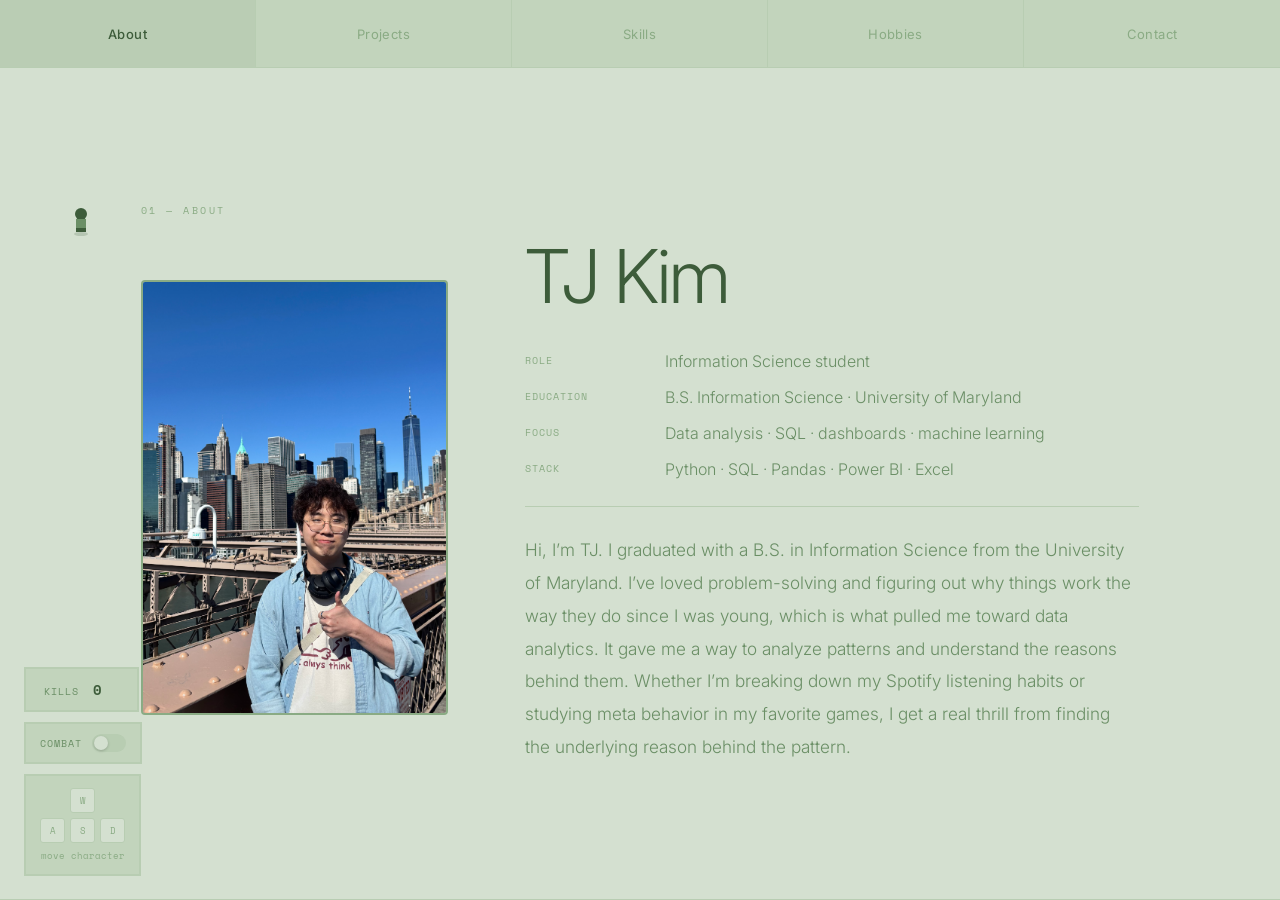
==== index.html @ afce22e6 "Revert "Keep project cards as boxes" This reverts commit 74607e77bee4131666ec8688a2f32e95ab73a12c." ====
<!DOCTYPE html>
<html lang="en">
<head>
<meta charset="UTF-8">
<meta name="viewport" content="width=device-width, initial-scale=1.0">
<title>TJ Kim</title>
<link href="https://fonts.googleapis.com/css2?family=Inter:wght@300;400;500&family=Space+Mono&display=swap" rel="stylesheet">
<style>
*{margin:0;padding:0;box-sizing:border-box}
::selection{background:#8aab84;color:#2a3e28}
:root{
  --bg:#d4e0d0;--bg2:#c2d4bc;--surface:#b8cdb2;
  --dark:#3d5c3a;--mid:#6b8f66;--muted:#8aab84;--text:#2a3e28;
  --navH:clamp(68px,7vh,96px);
}
html,body{width:100%;height:100%;overflow:hidden;background:var(--bg);font-family:'Inter',sans-serif;color:var(--text)}

/* NAV */
#nav{position:fixed;top:0;left:0;right:0;height:var(--navH);background:var(--bg2);border-bottom:1px solid var(--surface);display:grid;grid-template-columns:repeat(5,minmax(0,1fr));align-items:center;z-index:300}
.nav-btn{flex:1;min-width:0;background:transparent;border:none;border-right:1px solid var(--surface);font-family:'Inter',sans-serif;font-size:clamp(13px,1vw,15px);color:var(--muted);padding:0 clamp(14px,2vw,24px);height:100%;cursor:pointer;transition:all .15s;letter-spacing:.35px}
.nav-btn:last-child{border-right:none}
.nav-btn:hover{background:var(--surface);color:var(--text)}
.nav-btn.active{color:var(--dark);font-weight:500;background:rgba(61,92,58,.06)}

/* WORLD */
#world{position:fixed;top:var(--navH);left:0;right:0;bottom:0;overflow:hidden}
#map{position:absolute;width:100%;transform-origin:0 0}

/* SECTIONS */
.section{width:100%;min-height:calc(100vh - var(--navH));display:flex;align-items:center;justify-content:center;border-bottom:1px solid var(--surface)}
/* Explicit section colors. Do not rely on nth-child because section order changes. */
#about{background:var(--bg)}
#projects{background:var(--bg2)}
#skills{background:var(--bg)}
#hobbies{background:var(--bg2)}
#contact{background:var(--bg)}
.content-block{pointer-events:auto}

/* ABOUT */
.section-inner{max-width:760px;width:100%;padding:60px 40px}
.eyebrow{font-family:'Space Mono',monospace;font-size:9px;letter-spacing:2.5px;text-transform:uppercase;color:var(--muted);margin-bottom:14px}
.section-title{font-size:36px;font-weight:300;color:var(--dark);letter-spacing:-1px;margin-bottom:28px}
.divider{height:1px;background:var(--surface);margin:24px 0}
.body-text{font-size:14px;font-weight:300;color:var(--mid);line-height:1.9}
.field{margin-bottom:14px;display:flex;gap:16px}
.field-label{font-family:'Space Mono',monospace;font-size:9px;letter-spacing:1px;text-transform:uppercase;color:var(--muted);min-width:80px;padding-top:2px}
.field-val{font-size:13px;color:var(--mid);font-weight:300}
.about-layout{display:flex;gap:40px;align-items:flex-start}
.photo-box{width:160px;min-width:160px;height:160px;background:var(--surface);border:2px dashed var(--muted);border-radius:4px;display:flex;align-items:center;justify-content:center;flex-direction:column;gap:6px;color:var(--muted);font-family:'Space Mono',monospace;font-size:8px;letter-spacing:1px;text-align:center;cursor:pointer;transition:border-color .2s}
.photo-box:hover{border-color:var(--dark)}
.photo-box img{width:100%;height:100%;object-fit:cover;border-radius:2px;display:none}

/* PROJECTS */
#projects .section-inner{max-width:100%;padding:60px 5vw}
.proj-header{display:flex;align-items:baseline;justify-content:space-between;margin-bottom:32px}
.proj-nav-btns{display:flex;align-items:center;gap:10px}
.proj-arr{width:36px;height:36px;background:var(--bg);border:1px solid var(--surface);border-radius:3px;cursor:pointer;font-size:18px;color:var(--mid);display:flex;align-items:center;justify-content:center;transition:all .15s}
.proj-arr:hover{background:var(--surface);color:var(--dark)}
#proj-grid{display:grid;grid-template-columns:1fr 1fr;gap:20px}
.proj-card{background:var(--bg2);border:1px solid var(--surface);padding:28px;border-radius:3px;display:flex;flex-direction:column;gap:12px;min-height:200px;transition:border-color .2s;text-decoration:none;color:inherit;cursor:pointer}
.proj-card:hover{border-color:var(--muted)}
.proj-card-name{font-size:17px;font-weight:500;color:var(--dark)}
.proj-card-desc{font-size:13px;font-weight:300;color:var(--mid);line-height:1.75;flex:1}
.proj-card-footer{display:flex;justify-content:space-between;align-items:flex-end;gap:12px}
.proj-card-tags{display:flex;gap:5px;flex-wrap:wrap}
.tag{font-family:'Space Mono',monospace;font-size:8px;padding:2px 7px;border:1px solid var(--muted);color:var(--muted);border-radius:2px}
.proj-link{font-family:'Space Mono',monospace;font-size:9px;letter-spacing:.5px;color:var(--mid);text-decoration:none;padding:4px 10px;border:1px solid var(--surface);border-radius:2px;white-space:nowrap;transition:all .15s}
.proj-link:hover{border-color:var(--dark);color:var(--dark)}

/* SKILLS */
.skill-list{display:grid;grid-template-columns:1fr 1fr;gap:16px}
.skill-group{border:1px solid var(--surface);background:rgba(255,255,255,.08);padding:18px;border-radius:3px}
.skill-heading{font-family:'Space Mono',monospace;font-size:9px;letter-spacing:1.2px;text-transform:uppercase;color:var(--muted);margin-bottom:10px}
.skill-items{font-size:13px;font-weight:300;color:var(--mid);line-height:1.9}

/* HOBBIES */
.hobby-list{display:grid;grid-template-columns:repeat(2,minmax(0,1fr));gap:clamp(14px,2vw,24px)}
.hobby-item{border:1px solid var(--surface);background:rgba(255,255,255,.08);padding:clamp(18px,2vw,30px);border-radius:3px}
.hobby-name{font-size:clamp(16px,1.45vw,24px);font-weight:500;color:var(--dark);margin-bottom:clamp(8px,1vh,12px)}
.hobby-desc{font-size:clamp(13px,1.1vw,17px);font-weight:300;color:var(--mid);line-height:1.75}

/* CONTACT */
.clink{display:flex;gap:16px;padding:12px 0;border-bottom:1px solid var(--surface);font-size:13px;font-weight:300}
.clink:last-child{border-bottom:none}
.clink-type{font-family:'Space Mono',monospace;font-size:9px;letter-spacing:1px;text-transform:uppercase;color:var(--muted);min-width:60px;padding-top:2px}
.clink-val{color:var(--mid)}
.clink-val a{color:var(--mid);text-decoration:none;display:inline-flex;align-items:center;gap:8px;transition:color .15s}
.clink-val a:hover{color:var(--dark)}
.social-icon{width:16px;height:16px;display:inline-block;flex:0 0 16px;fill:currentColor}


/* RESPONSIVE SCALING */
:root{
  --content-pad-y:clamp(42px,8vh,118px);
  --content-pad-x:clamp(24px,7vw,124px);
  --gap-lg:clamp(28px,6vw,96px);
  --gap-md:clamp(12px,2.2vw,34px);
  --photo-w:clamp(190px,24vw,420px);
  --photo-h:clamp(250px,34vw,560px);
}
.section-inner{max-width:min(1180px,92vw);padding:var(--content-pad-y) var(--content-pad-x)}
.eyebrow{font-size:clamp(8px,.75vw,10px);margin-bottom:clamp(10px,1.5vh,16px)}
.section-title{font-size:clamp(34px,5.8vw,82px);letter-spacing:clamp(-2px,-.15vw,-1px);margin-bottom:clamp(22px,3.4vh,44px)}
.divider{margin:clamp(18px,3vh,30px) 0}
.body-text{font-size:clamp(14px,1.35vw,20px);line-height:1.9}
.field{margin-bottom:clamp(10px,1.8vh,16px);gap:var(--gap-md)}
.field-label{font-size:clamp(8px,.75vw,11px);min-width:clamp(68px,10vw,112px)}
.field-val{font-size:clamp(13px,1.25vw,18px)}
#about .section-inner{max-width:min(1360px,94vw)}
.about-layout{gap:var(--gap-lg);align-items:center}
.photo-box{width:var(--photo-w);min-width:var(--photo-w);height:var(--photo-h);font-size:clamp(7px,.75vw,9px);border-style:solid;cursor:default}
.photo-box img{object-position:center 58%}
#projects .section-inner{max-width:min(1500px,94vw);padding:var(--content-pad-y) var(--content-pad-x)}
.proj-header{margin-bottom:clamp(22px,4vh,40px);gap:var(--gap-md)}
.proj-nav-btns{gap:clamp(8px,1.2vw,14px)}
.proj-arr{width:clamp(36px,3.5vw,52px);height:clamp(36px,3.5vw,52px);font-size:clamp(18px,1.8vw,26px)}
#proj-counter{font-size:clamp(8px,.9vw,11px)!important}
#proj-grid{gap:clamp(18px,2.4vw,38px)}
.proj-card{padding:clamp(22px,2.8vw,44px);gap:clamp(12px,1.5vw,20px);min-height:clamp(190px,26vh,300px)}
.proj-card-name{font-size:clamp(17px,1.6vw,25px)}
.proj-card-desc{font-size:clamp(13px,1.15vw,18px);line-height:1.75}
.proj-card-footer{gap:clamp(10px,1.4vw,16px)}
.proj-card-tags{gap:clamp(4px,.7vw,8px)}
.tag{font-size:clamp(7px,.7vw,9px);padding:clamp(2px,.35vw,4px) clamp(6px,.8vw,9px)}
.proj-link{font-size:clamp(8px,.8vw,10px);padding:clamp(4px,.45vw,6px) clamp(8px,.9vw,12px)}
.skill-list{gap:clamp(12px,2vw,20px)}
.skill-group{padding:clamp(18px,2vw,30px)}
.skill-heading{font-size:clamp(8px,.75vw,10px)}
.skill-items{font-size:clamp(13px,1.15vw,18px)}
#skills .body-text{font-size:clamp(9px,1vw,12px)!important}
.clink{gap:var(--gap-md);padding:clamp(10px,1.6vh,15px) 0;font-size:clamp(12px,1.15vw,15px)}
.clink-type{font-size:clamp(8px,.75vw,10px);min-width:clamp(54px,8vw,72px)}
#hud{bottom:clamp(12px,2vw,24px);left:clamp(12px,2vw,24px);gap:clamp(6px,1vw,10px)}
#scoreboard{padding:clamp(7px,.9vw,10px) clamp(12px,1.4vw,18px);font-size:clamp(8px,.75vw,10px);min-width:clamp(88px,10vw,118px)}
#scoreboard span{font-size:clamp(11px,1.1vw,14px)}
#mode-toggle{padding:clamp(7px,.9vw,10px) clamp(10px,1.2vw,14px);gap:clamp(6px,.9vw,10px)}
#mode-label{font-size:clamp(8px,.75vw,10px)}
#ctrl-box{padding:clamp(8px,1vw,12px) clamp(10px,1.2vw,14px)}
.kg{grid-template-columns:repeat(3,clamp(20px,2vw,25px));gap:clamp(3px,.5vw,5px)}
.k{width:clamp(20px,2vw,25px);height:clamp(20px,2vw,25px);font-size:clamp(7px,.7vw,9px)}
#ch{font-size:clamp(7px,.7vw,9px)}

@media (max-width:700px){
  :root{--navH:60px}
  .section-inner{max-width:100vw;padding:clamp(28px,6vh,48px) 18px}
  #nav{display:flex;overflow-x:auto;overflow-y:hidden;scrollbar-width:none}
  #nav::-webkit-scrollbar{display:none}
  .nav-btn{flex:0 0 20%;font-size:clamp(9px,2.8vw,11px);padding:0 2px;letter-spacing:0}
  .about-layout{flex-direction:column;align-items:flex-start}
  .photo-box{width:100%;max-width:300px;min-width:0;height:min(410px,64vh)}
  .field{flex-direction:column;gap:4px;margin-bottom:13px}
  .field-label{min-width:0}
  .proj-header{flex-direction:column;align-items:flex-start}
  #proj-grid{grid-template-columns:1fr}
  .skill-list{grid-template-columns:1fr}
  .hobby-list{grid-template-columns:1fr}
  .proj-card-footer{flex-direction:column;align-items:flex-start}
}

@media (min-width:1200px){
  .section-inner{max-width:min(1320px,88vw)}
  #about .section-inner{max-width:min(1480px,92vw)}
  #projects .section-inner{max-width:min(1560px,94vw)}
}

@media (min-width:1600px){
  .section-inner{max-width:min(1540px,88vw)}
  #about .section-inner{max-width:min(1680px,90vw)}
  .body-text{max-width:900px}
}

/* PLAYER */
#player{position:fixed;width:18px;height:24px;z-index:200;pointer-events:none}
#player-head{position:absolute;top:0;left:50%;transform:translateX(-50%);width:12px;height:12px;background:var(--dark);border-radius:50%}
#player-body{position:absolute;top:11px;left:50%;transform:translateX(-50%);width:10px;height:9px;background:var(--mid)}
#player-legs{position:absolute;top:20px;left:50%;transform:translateX(-50%);width:10px;height:4px;background:var(--dark)}
#player-shadow{position:absolute;bottom:-4px;left:50%;transform:translateX(-50%);width:14px;height:4px;background:rgba(61,92,58,.2);border-radius:50%}

/* BULLETS & MOBS — fixed layer */
#game-layer{position:fixed;top:var(--navH);left:0;right:0;bottom:0;pointer-events:none;z-index:150}
.bullet{position:absolute;width:6px;height:6px;background:var(--dark);border-radius:50%}
.mob{position:absolute;width:16px;height:16px;background:#8b3a3a;border-radius:50%;border:2px solid #5c1c1c;pointer-events:none}

/* GAME HUD */
#hud{position:fixed;bottom:20px;left:20px;z-index:300;display:flex;flex-direction:column;gap:8px;align-items:flex-start}
#scoreboard{background:var(--bg2);border:2px solid var(--surface);padding:8px 14px;font-family:'Space Mono',monospace;font-size:9px;color:var(--mid);letter-spacing:1px;min-width:100px}
#scoreboard span{color:var(--dark);font-weight:700;font-size:12px}
#mode-toggle{background:var(--bg2);border:2px solid var(--surface);padding:8px 12px;display:flex;align-items:center;gap:8px;cursor:pointer}
#mode-label{font-family:'Space Mono',monospace;font-size:9px;color:var(--mid);letter-spacing:1px;text-transform:uppercase;user-select:none}
#toggle-track{width:32px;height:16px;background:var(--surface);border-radius:8px;position:relative;transition:background .2s}
#toggle-track.on{background:var(--mid)}
#toggle-thumb{width:12px;height:12px;background:var(--bg);border-radius:50%;position:absolute;top:2px;left:2px;transition:left .2s;box-shadow:0 1px 3px rgba(0,0,0,.2)}
#toggle-track.on #toggle-thumb{left:18px}
#ctrl-box{background:var(--bg2);border:2px solid var(--surface);padding:10px 12px}
.kg{display:grid;grid-template-columns:repeat(3,22px);gap:3px;justify-content:center}
.k{width:22px;height:22px;background:var(--bg);border:1px solid var(--surface);border-radius:3px;display:flex;align-items:center;justify-content:center;font-family:'Space Mono',monospace;font-size:8px;color:var(--muted);transition:all .08s}
.k.ke{background:transparent;border-color:transparent}
.k.pressed{background:var(--dark);color:var(--bg);border-color:var(--dark)}
#ch{font-family:'Space Mono',monospace;font-size:8px;color:var(--muted);text-align:center;margin-top:6px}

/* combat mode: borders on content blocks */
body.combat .section{border:2px solid var(--surface)}
body.combat .proj-card{pointer-events:none}

/* HUD responsive overrides */
#hud{bottom:clamp(10px,2vw,24px);left:clamp(10px,2vw,24px);gap:clamp(6px,1vw,10px);max-width:calc(100vw - 20px);max-height:calc(100vh - var(--navH) - 20px)}
#scoreboard{padding:clamp(6px,.9vw,10px) clamp(10px,1.4vw,18px);font-size:clamp(8px,.75vw,10px);min-width:clamp(82px,9vw,118px)}
#scoreboard span{font-size:clamp(10px,1.1vw,14px)}
#mode-toggle{padding:clamp(6px,.9vw,10px) clamp(9px,1.2vw,14px);gap:clamp(6px,.9vw,10px);width:fit-content}
#mode-label{font-size:clamp(8px,.75vw,10px)}
#toggle-track{width:clamp(28px,3vw,34px);height:clamp(14px,1.7vw,18px);border-radius:999px}
#toggle-thumb{width:calc(clamp(14px,1.7vw,18px) - 4px);height:calc(clamp(14px,1.7vw,18px) - 4px)}
#toggle-track.on #toggle-thumb{left:calc(100% - clamp(14px,1.7vw,18px) + 2px)}
#ctrl-box{padding:clamp(7px,1vw,12px) clamp(8px,1.2vw,14px);width:fit-content}
.kg{grid-template-columns:repeat(3,clamp(18px,2vw,25px));gap:clamp(3px,.5vw,5px)}
.k{width:clamp(18px,2vw,25px);height:clamp(18px,2vw,25px);font-size:clamp(7px,.7vw,9px)}
#ch{font-size:clamp(7px,.7vw,9px);white-space:nowrap}

@media (max-width:520px){
  #hud{bottom:max(8px,env(safe-area-inset-bottom));left:max(8px,env(safe-area-inset-left));gap:5px}
  #scoreboard{min-width:82px;padding:6px 9px}
  #mode-toggle{padding:6px 8px}
  #ctrl-box{padding:7px 8px}
  .kg{grid-template-columns:repeat(3,19px);gap:3px}
  .k{width:19px;height:19px;font-size:7px}
  #ch{font-size:7px;margin-top:5px}
}

@media (max-height:520px){
  #hud{flex-direction:row;align-items:flex-end}
}
</style>
</head>
<body>

<nav id="nav">
  <button class="nav-btn active" onclick="navTo('about',event)">About</button>
  <button class="nav-btn" onclick="navTo('projects',event)">Projects</button>
  <button class="nav-btn" onclick="navTo('skills',event)">Skills</button>
  <button class="nav-btn" onclick="navTo('hobbies',event)">Hobbies</button>
  <button class="nav-btn" onclick="navTo('contact',event)">Contact</button>
</nav>

<div id="world">
  <div id="map">


    <!-- ABOUT -->
    <div class="section" id="about">
      <div class="section-inner content-block">
        <div class="eyebrow">01 — About</div>
        <div class="about-layout">
          <div class="photo-box" id="photo-box">
            <img id="photo-img" src="IMG_3080.jpeg" alt="TJ Kim" style="display:block">
            <div id="photo-hint" style="display:none">⬆<br>your photo</div>
          </div>
          <div style="flex:1">
            <div class="section-title">TJ Kim</div>
            <div class="field"><span class="field-label">Role</span><span class="field-val">Information Science student</span></div>
            <div class="field"><span class="field-label">Education</span><span class="field-val">B.S. Information Science · University of Maryland</span></div>
            <div class="field"><span class="field-label">Focus</span><span class="field-val">Data analysis · SQL · dashboards · machine learning</span></div>
            <div class="field"><span class="field-label">Stack</span><span class="field-val">Python · SQL · Pandas · Power BI · Excel</span></div>
            <div class="divider"></div>
            <div class="body-text">Hi, I’m TJ. I graduated with a B.S. in Information Science from the University of Maryland. I’ve loved problem-solving and figuring out why things work the way they do since I was young, which is what pulled me toward data analytics. It gave me a way to analyze patterns and understand the reasons behind them. Whether I’m breaking down my Spotify listening habits or studying meta behavior in my favorite games, I get a real thrill from finding the underlying reason behind the pattern.</div>
          </div>
        </div>
      </div>
    </div>
    <input type="file" id="photo-input" accept="image/*" style="display:none">

    <!-- PROJECTS -->
    <div class="section" id="projects">
      <div class="section-inner content-block">
        <div class="proj-header">
          <div>
            <div class="eyebrow">02 — Projects</div>
            <div class="section-title" style="margin-bottom:0">Projects</div>
          </div>
          <div class="proj-nav-btns">
            <button class="proj-arr" onclick="projPage(-1)">&#8249;</button>
            <span id="proj-counter" style="font-family:'Space Mono',monospace;font-size:9px;color:var(--muted);letter-spacing:1px">1 / 2</span>
            <button class="proj-arr" onclick="projPage(1)">&#8250;</button>
          </div>
        </div>
        <div id="proj-grid"></div>
      </div>
    </div>

    <!-- SKILLS -->
    <div class="section" id="skills">
      <div class="section-inner content-block">
        <div class="eyebrow">03 — Skills</div>
        <div class="section-title">Skills</div>
        <div class="skill-list">
          <div class="skill-group">
            <div class="skill-heading">Languages</div>
            <div class="skill-items">Python · SQL · Java · JavaScript · TypeScript · HTML/CSS · R · LaTeX</div>
          </div>
          <div class="skill-group">
            <div class="skill-heading">Data</div>
            <div class="skill-items">Pandas · NumPy · Data cleaning · Data validation · Error analysis</div>
          </div>
          <div class="skill-group">
            <div class="skill-heading">Machine Learning</div>
            <div class="skill-items">Scikit-learn · TF-IDF · NLP · Classification · Model comparison</div>
          </div>
          <div class="skill-group">
            <div class="skill-heading">Visualization</div>
            <div class="skill-items">Power BI · Excel · Matplotlib · Seaborn · Gephi</div>
          </div>
          <div class="skill-group">
            <div class="skill-heading">Web / Tools</div>
            <div class="skill-items">React · TypeScript · Supabase · Git · GitHub · VS Code</div>
          </div>
          <div class="skill-group">
            <div class="skill-heading">Coursework</div>
            <div class="skill-items">Database design · Data science · Data visualization · Statistics · Machine learning</div>
          </div>
        </div>
        <div class="divider"></div>
        <div class="body-text" style="font-family:'Space Mono',monospace;font-size:10px;line-height:2.2">Fluent in Korean and English.</div>
      </div>
    </div>

    <!-- HOBBIES -->
    <div class="section" id="hobbies">
      <div class="section-inner content-block">
        <div class="eyebrow">04 — Hobbies</div>
        <div class="section-title">Hobbies</div>
        <div class="hobby-list">
          <div class="hobby-item">
            <div class="hobby-name">Music</div>
            <div class="hobby-desc">I listen to music a lot and like making playlists for weirdly specific moods.</div>
          </div>
          <div class="hobby-item">
            <div class="hobby-name">Instruments</div>
            <div class="hobby-desc">I play a bit of guitar, piano, and clarinet.</div>
          </div>
          <div class="hobby-item">
            <div class="hobby-name">Games</div>
            <div class="hobby-desc">I like games like StarCraft II, League of Legends, and Minecraft. Also enjoy calmer paced games as well.</div>
          </div>
          <div class="hobby-item">
            <div class="hobby-name">Gym</div>
            <div class="hobby-desc">I like going to the gym along with running.</div>
          </div>
          <div class="hobby-item">
            <div class="hobby-name">Podcasts</div>
            <div class="hobby-desc">I like philosophical podcasts with my favorite being Philosophize This!</div>
          </div>
          <div class="hobby-item">
            <div class="hobby-name">Other</div>
            <div class="hobby-desc">I'm learning Chinese and also learning how to muzz to techno.</div>
          </div>
        </div>
      </div>
    </div>

    <!-- CONTACT -->
    <div class="section" id="contact">
      <div class="section-inner content-block">
        <div class="eyebrow">05 — Contact</div>
        <div class="section-title">Contact</div>
        <div class="clink"><span class="clink-type">Email</span><span class="clink-val"><a href="mailto:tj11564@gmail.com" aria-label="Email TJ Kim"><svg class="social-icon" viewBox="0 0 24 24" aria-hidden="true"><path d="M3 5h18c1.1 0 2 .9 2 2v10c0 1.1-.9 2-2 2H3c-1.1 0-2-.9-2-2V7c0-1.1.9-2 2-2zm9 8.1L3.8 7.6V17h16.4V7.6L12 13.1zm0-2.2L20.1 7H3.9L12 10.9z"/></svg>tj11564@gmail.com</a></span></div>
        <div class="clink"><span class="clink-type">GitHub</span><span class="clink-val"><a href="https://github.com/TotallyJuicy" target="_blank" rel="noopener noreferrer" aria-label="Open TJ Kim GitHub"><svg class="social-icon" viewBox="0 0 24 24" aria-hidden="true"><path d="M12 .5C5.65.5.5 5.65.5 12c0 5.08 3.29 9.39 7.86 10.91.58.1.79-.25.79-.56v-2.02c-3.2.7-3.88-1.36-3.88-1.36-.52-1.33-1.27-1.68-1.27-1.68-1.04-.71.08-.7.08-.7 1.15.08 1.76 1.18 1.76 1.18 1.02 1.75 2.67 1.24 3.32.95.1-.74.4-1.24.73-1.53-2.56-.29-5.25-1.28-5.25-5.69 0-1.26.45-2.28 1.18-3.08-.12-.29-.51-1.46.11-3.04 0 0 .96-.31 3.16 1.18A10.9 10.9 0 0 1 12 6.17c.98 0 1.96.13 2.88.39 2.19-1.49 3.15-1.18 3.15-1.18.62 1.58.23 2.75.11 3.04.74.8 1.18 1.82 1.18 3.08 0 4.42-2.7 5.39-5.27 5.68.41.35.78 1.05.78 2.12v3.05c0 .31.21.67.8.56A11.51 11.51 0 0 0 23.5 12C23.5 5.65 18.35.5 12 .5z"/></svg>github.com/TotallyJuicy</a></span></div>
        <div class="clink"><span class="clink-type">LinkedIn</span><span class="clink-val"><a href="https://www.linkedin.com/in/taejeong-kim03" target="_blank" rel="noopener noreferrer" aria-label="Open TJ Kim LinkedIn"><svg class="social-icon" viewBox="0 0 24 24" aria-hidden="true"><path d="M4.98 3.5A2.5 2.5 0 1 1 0 3.5a2.5 2.5 0 0 1 4.98 0zM.42 8.24h4.12V23H.42V8.24zM8.12 8.24h3.95v2.02h.06c.55-1.04 1.9-2.14 3.91-2.14 4.18 0 4.95 2.75 4.95 6.33V23h-4.12v-7.57c0-1.8-.03-4.12-2.51-4.12-2.51 0-2.9 1.96-2.9 3.99V23H8.12V8.24z"/></svg>linkedin.com/in/taejeong-kim03</a></span></div>
      </div>
    </div>

  </div>
</div>

<!-- GAME LAYER -->
<div id="game-layer"></div>

<!-- PLAYER -->
<div id="player">
  <div id="player-shadow"></div>
  <div id="player-head"></div>
  <div id="player-body"></div>
  <div id="player-legs"></div>
</div>

<!-- HUD -->
<div id="hud">
  <div id="scoreboard">KILLS&nbsp;&nbsp;<span id="kill-count">0</span></div>
  <div id="mode-toggle" onclick="toggleCombat()">
    <div id="mode-label">Combat</div>
    <div id="toggle-track">
      <div id="toggle-thumb"></div>
    </div>
  </div>
  <div id="ctrl-box">
    <div class="kg">
      <div class="k ke"></div><div class="k" id="k-w">W</div><div class="k ke"></div>
      <div class="k" id="k-a">A</div><div class="k" id="k-s">S</div><div class="k" id="k-d">D</div>
    </div>
    <div id="ch">move character</div>
  </div>
</div>

<script>
// ── PROJECTS DATA ──────────────────────────────────────────────
// To add a project: add an object to this array with name, desc, tags (array), and link (url string or '').
const PROJECTS = [
  {name:'Spotify Listening Analytics Dashboard', desc:'Processed 8+ years of Spotify streaming history, removed passive listening, and built dashboard-ready datasets for Power BI.', tags:['Python','Pandas','Power BI'], link:'projects/spotify-listening-analytics-dashboard.html'},
  {name:'Letterboxd Rater Analysis', desc:'Analyzed 10.4M movie ratings with SQL to compare heavy and casual users, consensus ratings, and score variance.', tags:['SQL','MySQL','Analysis'], link:'projects/letterboxd-rater-analysis.html'},
  {name:'Steam Review Sentiment Classification', desc:'Built a sentiment classifier on 50,000 Steam reviews using TF-IDF and compared Naive Bayes, KNN, and Decision Tree models.', tags:['Python','Scikit-learn','NLP'], link:'projects/steam-review-sentiment-classification.html'},
  {name:'Pokémon Showdown Meta Analysis', desc:'Parsed Smogon usage data into Pandas DataFrames and identified meta-dominant competitive trends.', tags:['Python','Pandas','Data Viz'], link:'projects/pokemon-showdown-meta-analysis.html'},
  {name:'Wikipedia Knowledge Graph', desc:'Built a linked-topic graph from Wikipedia pages with NetworkX and visualized centrality and clustering structure.', tags:['Python','NetworkX','Gephi'], link:'projects/wikipedia-knowledge-graph.html'},
  {name:'CocktailMixer', desc:'Built a recipe web app with stored drinks, saved recipes, and a clean React interface.', tags:['React','TypeScript','Supabase'], link:'projects/cocktailmixer.html'},
];

const PER_PAGE = 4;
let projPage_ = 0;

function renderProjects() {
  const grid = document.getElementById('proj-grid');
  const counter = document.getElementById('proj-counter');
  const pages = Math.ceil(PROJECTS.length / PER_PAGE);
  counter.textContent = (projPage_+1) + ' / ' + pages;
  const slice = PROJECTS.slice(projPage_*PER_PAGE, projPage_*PER_PAGE+PER_PAGE);
  grid.innerHTML = slice.map(p => `
    <a class="proj-card" href="${p.link}" aria-label="Open ${p.name}">
      <div class="proj-card-name">${p.name}</div>
      <div class="proj-card-desc">${p.desc}</div>
      <div class="proj-card-footer">
        <div class="proj-card-tags">${p.tags.map(t=>`<span class="tag">${t}</span>`).join('')}</div>
        <span class="proj-link">View ↗</span>
      </div>
    </a>`).join('');
}
function projPage(dir) {
  const pages = Math.ceil(PROJECTS.length / PER_PAGE);
  projPage_ = (projPage_+dir+pages) % pages;
  renderProjects();
}
renderProjects();

// ── PHOTO UPLOAD ────────────────────────────────────────────────
document.getElementById('photo-input').addEventListener('change', e => {
  const f = e.target.files[0]; if(!f) return;
  const img = document.getElementById('photo-img');
  img.src = URL.createObjectURL(f);
  img.style.display = 'block';
  document.getElementById('photo-hint').style.display = 'none';
});

// ── SCROLL & NAV ────────────────────────────────────────────────
const map = document.getElementById('map');
const NAVH = () => document.getElementById('nav').offsetHeight;
const WH = () => window.innerHeight - NAVH();
const WW = () => window.innerWidth;
const SECTION_IDS = ['about','projects','skills','hobbies','contact'];
let scrollY = 0;

function applyScroll() {
  const max = map.scrollHeight - WH();
  scrollY = Math.max(0, Math.min(max, scrollY));
  map.style.transform = `translateY(${-scrollY}px)`;
  updateNav();
}
function updateNav() {
  let cur = 'top';
  SECTION_IDS.forEach(id => {
    const el = document.getElementById(id);
    if (el && el.offsetTop - scrollY < WH()/2) cur = id;
  });
  document.querySelectorAll('.nav-btn').forEach(b => {
    b.classList.toggle('active', b.textContent.trim().toLowerCase() === cur);
  });
}
function navTo(id, e) {
  const el = document.getElementById(id); if(!el) return;
  const target = el.offsetTop, start = scrollY, dist = target - start;
  const dur = 450; let t0 = null;
  (function step(t){ if(!t0)t0=t; const p=Math.min(1,(t-t0)/dur); const ease=p<.5?2*p*p:1-Math.pow(-2*p+2,2)/2; scrollY=start+dist*ease; applyScroll(); if(p<1)requestAnimationFrame(step); })(performance.now());
  if(e && e.target){ document.querySelectorAll('.nav-btn').forEach(b=>b.classList.remove('active')); e.target.classList.add('active'); }
}
window.addEventListener('wheel', e=>{ scrollY+=e.deltaY; applyScroll(); },{passive:true});
window.addEventListener('load', () => {
  const id = location.hash.replace('#', '');
  if (SECTION_IDS.includes(id)) requestAnimationFrame(() => navTo(id));
});

// ── PLAYER ──────────────────────────────────────────────────────
const playerEl = document.getElementById('player');
let px = 72, py = 140;
let keys = {};
const SPD = 4;
const PSIZE = 9; // collision radius

playerEl.style.left = px+'px';
playerEl.style.top  = (py+NAVH())+'px';

window.addEventListener('resize', () => {
  px = Math.max(PSIZE, Math.min(WW()-PSIZE, px));
  py = Math.max(PSIZE, Math.min(WH()-PSIZE, py));
  playerEl.style.left = px+'px';
  playerEl.style.top = (py+NAVH())+'px';
  applyScroll();
});

// ── OBSTACLE RECTS ──────────────────────────────────────────────
// Returns array of {x,y,w,h} in viewport coords for all content blocks + HUD
function getObstacles() {
  const obs = [];
  // content sections on map
  document.querySelectorAll('.section').forEach(el => {
    const rect = el.getBoundingClientRect();
    obs.push({x:rect.left,y:rect.top,w:rect.width,h:rect.height, solid:false});
  });
  // HUD panels are fixed — always same position
  document.getElementById('hud').querySelectorAll('#scoreboard,#mode-toggle,#ctrl-box').forEach(el=>{
    const r=el.getBoundingClientRect();
    obs.push({x:r.left,y:r.top,w:r.width,h:r.height,solid:true});
  });
  return obs;
}

function circleRect(cx,cy,cr,rx,ry,rw,rh){
  const nx=Math.max(rx,Math.min(rx+rw,cx));
  const ny=Math.max(ry,Math.min(ry+rh,cy));
  return Math.hypot(cx-nx,cy-ny)<cr;
}

// ── COMBAT STATE ────────────────────────────────────────────────
let combatOn = false;
let kills = 0;
const MOB_START_SPEED = 1.2;
const MOB_SPEED_INCREMENT = 0.1;
const MOB_MAX_SPEED = 2.5;
let mobSpeed = MOB_START_SPEED;
let mobs = [];     // {el, x, y, hp}
let bullets = [];  // {el, x, y, vx, vy}
let mobsToSpawn = 1;
const gameLayer = document.getElementById('game-layer');

function clearCombatEntities() {
  mobs.forEach(m => m.el.remove());
  bullets.forEach(b => b.el.remove());
  mobs = [];
  bullets = [];
  gameLayer.innerHTML = '';
}

function resetCombatState() {
  clearCombatEntities();
  kills = 0;
  mobSpeed = MOB_START_SPEED;
  mobsToSpawn = 1;
  document.getElementById('kill-count').textContent = kills;
}

function setCombatMode(on) {
  combatOn = on;
  document.getElementById('toggle-track').classList.toggle('on', combatOn);
  document.body.classList.toggle('combat', combatOn);
}

function startCombat() {
  resetCombatState();
  setCombatMode(true);
  spawnWave(mobsToSpawn);
}

function stopCombat() {
  setCombatMode(false);
  clearCombatEntities();
}

function toggleCombat() {
  if (combatOn) stopCombat();
  else startCombat();
}

function spawnWave(n) {
  for(let i=0;i<n;i++) spawnMob();
}

function spawnMob() {
  const el = document.createElement('div');
  el.className = 'mob';
  // spawn at random screen edge
  let x,y;
  const side = Math.floor(Math.random()*4);
  if(side===0){x=Math.random()*WW();y=0;}
  else if(side===1){x=WW();y=Math.random()*WH();}
  else if(side===2){x=Math.random()*WW();y=WH();}
  else{x=0;y=Math.random()*WH();}
  el.style.left=x+'px'; el.style.top=y+'px';
  gameLayer.appendChild(el);
  mobs.push({el,x,y});
}

// shoot on click
document.addEventListener('click', e => {
  if(!combatOn) return;
  if(e.target.closest('#hud')||e.target.closest('#nav')) return;
  // all coords in viewport space (0,0 = top-left of full window)
  const tx = e.clientX, ty = e.clientY;
  const bx = px, by = py + NAVH(); // player is in game-layer; convert to viewport
  const dist = Math.hypot(tx-bx, ty-by);
  if(dist<1) return;
  const vx = (tx-bx)/dist*5, vy = (ty-by)/dist*5;
  const el = document.createElement('div');
  el.style.cssText='position:fixed;width:7px;height:7px;background:#2a3e28;border-radius:50%;pointer-events:none;z-index:250;left:'+bx+'px;top:'+by+'px';
  document.body.appendChild(el);
  bullets.push({el,x:bx,y:by,vx,vy});
});

function updateGame() {
  if(!combatOn) return;

  // move bullets — viewport coords, position:fixed
  bullets = bullets.filter(b => {
    b.x+=b.vx; b.y+=b.vy;
    b.el.style.left=b.x+'px'; b.el.style.top=b.y+'px';
    // remove if off screen
    if(b.x<0||b.x>WW()||b.y<0||b.y>window.innerHeight){ b.el.remove(); return false; }
    // hit mob — mob x,y in game-layer coords, add nav height to get viewport
    for(let i=mobs.length-1;i>=0;i--){
      const m=mobs[i];
      if(Math.hypot(b.x-m.x, b.y-(m.y+NAVH()))<14){
        m.el.remove(); mobs.splice(i,1);
        b.el.remove();
        kills++;
        document.getElementById('kill-count').textContent=kills;
        mobSpeed=Math.min(MOB_MAX_SPEED, Math.round((mobSpeed+MOB_SPEED_INCREMENT)*10)/10);
        mobsToSpawn++;
        setTimeout(()=>{ if(combatOn && mobs.length<5) spawnWave(Math.min(mobsToSpawn, 5-mobs.length)); },800);
        return false;
      }
    }
    return true;
  });

  // move mobs toward player
  for (const m of mobs) {
    const dx=px-m.x, dy=py-m.y, dist=Math.hypot(dx,dy);
    if(dist<1) continue;
    m.x+=dx/dist*mobSpeed;
    m.y+=dy/dist*mobSpeed;
    m.el.style.left=m.x+'px'; m.el.style.top=m.y+'px';
    // enemy touches player → end combat and clear the screen
    if(Math.hypot(m.x-px,m.y-py)<14){
      stopCombat();
      return;
    }
  }
}

// ── MAIN LOOP ───────────────────────────────────────────────────
function loop() {
  let dx=0,dy=0;
  if(keys['w']||keys['arrowup'])   dy-=SPD;
  if(keys['s']||keys['arrowdown']) dy+=SPD;
  if(keys['a']||keys['arrowleft']) dx-=SPD;
  if(keys['d']||keys['arrowright'])dx+=SPD;
  if(dx&&dy){dx*=.707;dy*=.707;}

  if(dx||dy){
    const margin=80;
    const npx=Math.max(PSIZE,Math.min(WW()-PSIZE,px+dx));
    let npy=py+dy;
    // scroll when near edge
    if(npy<margin){scrollY+=npy-margin;npy=margin;}
    else if(npy>WH()-margin){scrollY+=npy-(WH()-margin);npy=WH()-margin;}
    npy=Math.max(PSIZE,Math.min(WH()-PSIZE,npy));

    px=npx;py=npy;
    applyScroll();
    playerEl.style.left=px+'px';
    playerEl.style.top=(py+NAVH())+'px';
  }

  updateGame();
  requestAnimationFrame(loop);
}

document.addEventListener('keydown',e=>{
  const k=e.key.toLowerCase(); keys[k]=true;
  const km={w:'k-w',a:'k-a',s:'k-s',d:'k-d'};
  if(km[k]) document.getElementById(km[k])?.classList.add('pressed');
  if(['arrowup','arrowdown',' '].includes(k)) e.preventDefault();
});
document.addEventListener('keyup',e=>{
  const k=e.key.toLowerCase(); keys[k]=false;
  const km={w:'k-w',a:'k-a',s:'k-s',d:'k-d'};
  if(km[k]) document.getElementById(km[k])?.classList.remove('pressed');
});

loop();
</script>
</body>
</html>
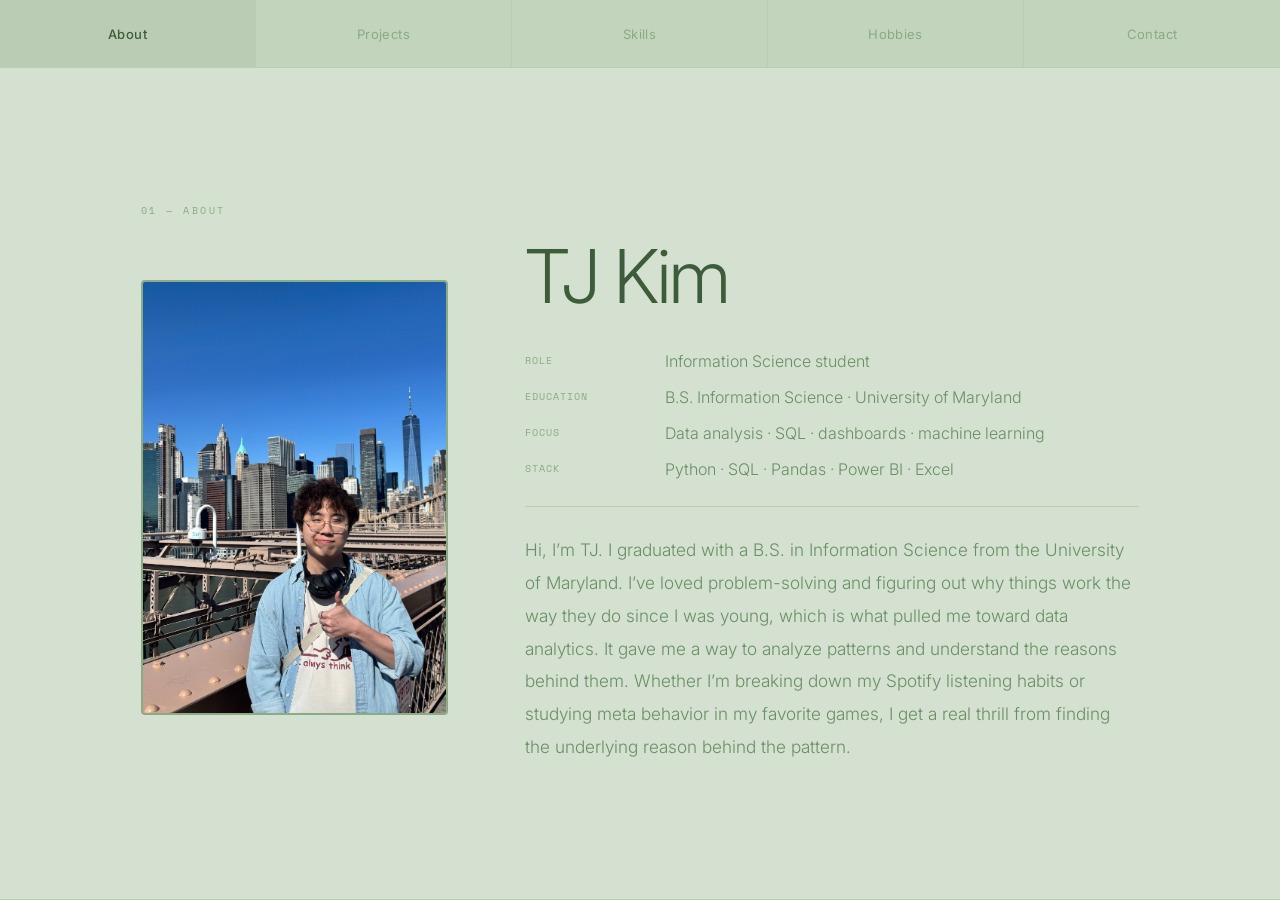
==== commit 0a9a8b44: "Remove combat UI and enlarge language note" ====
--- a/index.html
+++ b/index.html
@@ -57,7 +57,7 @@
 .proj-arr{width:36px;height:36px;background:var(--bg);border:1px solid var(--surface);border-radius:3px;cursor:pointer;font-size:18px;color:var(--mid);display:flex;align-items:center;justify-content:center;transition:all .15s}
 .proj-arr:hover{background:var(--surface);color:var(--dark)}
 #proj-grid{display:grid;grid-template-columns:1fr 1fr;gap:20px}
-.proj-card{background:var(--bg2);border:1px solid var(--surface);padding:28px;border-radius:3px;display:flex;flex-direction:column;gap:12px;min-height:200px;transition:border-color .2s;text-decoration:none;color:inherit;cursor:pointer}
+.proj-card{background:var(--bg2);border:1px solid var(--surface);padding:28px;border-radius:3px;display:flex;flex-direction:column;gap:12px;min-height:200px;transition:border-color .2s}
 .proj-card:hover{border-color:var(--muted)}
 .proj-card-name{font-size:17px;font-weight:500;color:var(--dark)}
 .proj-card-desc{font-size:13px;font-weight:300;color:var(--mid);line-height:1.75;flex:1}
@@ -127,18 +127,9 @@
 .skill-group{padding:clamp(18px,2vw,30px)}
 .skill-heading{font-size:clamp(8px,.75vw,10px)}
 .skill-items{font-size:clamp(13px,1.15vw,18px)}
-#skills .body-text{font-size:clamp(9px,1vw,12px)!important}
+#skills .language-note{font-size:20px!important}
 .clink{gap:var(--gap-md);padding:clamp(10px,1.6vh,15px) 0;font-size:clamp(12px,1.15vw,15px)}
 .clink-type{font-size:clamp(8px,.75vw,10px);min-width:clamp(54px,8vw,72px)}
-#hud{bottom:clamp(12px,2vw,24px);left:clamp(12px,2vw,24px);gap:clamp(6px,1vw,10px)}
-#scoreboard{padding:clamp(7px,.9vw,10px) clamp(12px,1.4vw,18px);font-size:clamp(8px,.75vw,10px);min-width:clamp(88px,10vw,118px)}
-#scoreboard span{font-size:clamp(11px,1.1vw,14px)}
-#mode-toggle{padding:clamp(7px,.9vw,10px) clamp(10px,1.2vw,14px);gap:clamp(6px,.9vw,10px)}
-#mode-label{font-size:clamp(8px,.75vw,10px)}
-#ctrl-box{padding:clamp(8px,1vw,12px) clamp(10px,1.2vw,14px)}
-.kg{grid-template-columns:repeat(3,clamp(20px,2vw,25px));gap:clamp(3px,.5vw,5px)}
-.k{width:clamp(20px,2vw,25px);height:clamp(20px,2vw,25px);font-size:clamp(7px,.7vw,9px)}
-#ch{font-size:clamp(7px,.7vw,9px)}
 
 @media (max-width:700px){
   :root{--navH:60px}
@@ -169,66 +160,6 @@
   .body-text{max-width:900px}
 }
 
-/* PLAYER */
-#player{position:fixed;width:18px;height:24px;z-index:200;pointer-events:none}
-#player-head{position:absolute;top:0;left:50%;transform:translateX(-50%);width:12px;height:12px;background:var(--dark);border-radius:50%}
-#player-body{position:absolute;top:11px;left:50%;transform:translateX(-50%);width:10px;height:9px;background:var(--mid)}
-#player-legs{position:absolute;top:20px;left:50%;transform:translateX(-50%);width:10px;height:4px;background:var(--dark)}
-#player-shadow{position:absolute;bottom:-4px;left:50%;transform:translateX(-50%);width:14px;height:4px;background:rgba(61,92,58,.2);border-radius:50%}
-
-/* BULLETS & MOBS — fixed layer */
-#game-layer{position:fixed;top:var(--navH);left:0;right:0;bottom:0;pointer-events:none;z-index:150}
-.bullet{position:absolute;width:6px;height:6px;background:var(--dark);border-radius:50%}
-.mob{position:absolute;width:16px;height:16px;background:#8b3a3a;border-radius:50%;border:2px solid #5c1c1c;pointer-events:none}
-
-/* GAME HUD */
-#hud{position:fixed;bottom:20px;left:20px;z-index:300;display:flex;flex-direction:column;gap:8px;align-items:flex-start}
-#scoreboard{background:var(--bg2);border:2px solid var(--surface);padding:8px 14px;font-family:'Space Mono',monospace;font-size:9px;color:var(--mid);letter-spacing:1px;min-width:100px}
-#scoreboard span{color:var(--dark);font-weight:700;font-size:12px}
-#mode-toggle{background:var(--bg2);border:2px solid var(--surface);padding:8px 12px;display:flex;align-items:center;gap:8px;cursor:pointer}
-#mode-label{font-family:'Space Mono',monospace;font-size:9px;color:var(--mid);letter-spacing:1px;text-transform:uppercase;user-select:none}
-#toggle-track{width:32px;height:16px;background:var(--surface);border-radius:8px;position:relative;transition:background .2s}
-#toggle-track.on{background:var(--mid)}
-#toggle-thumb{width:12px;height:12px;background:var(--bg);border-radius:50%;position:absolute;top:2px;left:2px;transition:left .2s;box-shadow:0 1px 3px rgba(0,0,0,.2)}
-#toggle-track.on #toggle-thumb{left:18px}
-#ctrl-box{background:var(--bg2);border:2px solid var(--surface);padding:10px 12px}
-.kg{display:grid;grid-template-columns:repeat(3,22px);gap:3px;justify-content:center}
-.k{width:22px;height:22px;background:var(--bg);border:1px solid var(--surface);border-radius:3px;display:flex;align-items:center;justify-content:center;font-family:'Space Mono',monospace;font-size:8px;color:var(--muted);transition:all .08s}
-.k.ke{background:transparent;border-color:transparent}
-.k.pressed{background:var(--dark);color:var(--bg);border-color:var(--dark)}
-#ch{font-family:'Space Mono',monospace;font-size:8px;color:var(--muted);text-align:center;margin-top:6px}
-
-/* combat mode: borders on content blocks */
-body.combat .section{border:2px solid var(--surface)}
-body.combat .proj-card{pointer-events:none}
-
-/* HUD responsive overrides */
-#hud{bottom:clamp(10px,2vw,24px);left:clamp(10px,2vw,24px);gap:clamp(6px,1vw,10px);max-width:calc(100vw - 20px);max-height:calc(100vh - var(--navH) - 20px)}
-#scoreboard{padding:clamp(6px,.9vw,10px) clamp(10px,1.4vw,18px);font-size:clamp(8px,.75vw,10px);min-width:clamp(82px,9vw,118px)}
-#scoreboard span{font-size:clamp(10px,1.1vw,14px)}
-#mode-toggle{padding:clamp(6px,.9vw,10px) clamp(9px,1.2vw,14px);gap:clamp(6px,.9vw,10px);width:fit-content}
-#mode-label{font-size:clamp(8px,.75vw,10px)}
-#toggle-track{width:clamp(28px,3vw,34px);height:clamp(14px,1.7vw,18px);border-radius:999px}
-#toggle-thumb{width:calc(clamp(14px,1.7vw,18px) - 4px);height:calc(clamp(14px,1.7vw,18px) - 4px)}
-#toggle-track.on #toggle-thumb{left:calc(100% - clamp(14px,1.7vw,18px) + 2px)}
-#ctrl-box{padding:clamp(7px,1vw,12px) clamp(8px,1.2vw,14px);width:fit-content}
-.kg{grid-template-columns:repeat(3,clamp(18px,2vw,25px));gap:clamp(3px,.5vw,5px)}
-.k{width:clamp(18px,2vw,25px);height:clamp(18px,2vw,25px);font-size:clamp(7px,.7vw,9px)}
-#ch{font-size:clamp(7px,.7vw,9px);white-space:nowrap}
-
-@media (max-width:520px){
-  #hud{bottom:max(8px,env(safe-area-inset-bottom));left:max(8px,env(safe-area-inset-left));gap:5px}
-  #scoreboard{min-width:82px;padding:6px 9px}
-  #mode-toggle{padding:6px 8px}
-  #ctrl-box{padding:7px 8px}
-  .kg{grid-template-columns:repeat(3,19px);gap:3px}
-  .k{width:19px;height:19px;font-size:7px}
-  #ch{font-size:7px;margin-top:5px}
-}
-
-@media (max-height:520px){
-  #hud{flex-direction:row;align-items:flex-end}
-}
 </style>
 </head>
 <body>
@@ -318,7 +249,7 @@
           </div>
         </div>
         <div class="divider"></div>
-        <div class="body-text" style="font-family:'Space Mono',monospace;font-size:10px;line-height:2.2">Fluent in Korean and English.</div>
+        <div class="body-text language-note" style="font-family:'Space Mono',monospace;line-height:2.2">Fluent in Korean and English.</div>
       </div>
     </div>
 
@@ -370,45 +301,16 @@
   </div>
 </div>
 
-<!-- GAME LAYER -->
-<div id="game-layer"></div>
-
-<!-- PLAYER -->
-<div id="player">
-  <div id="player-shadow"></div>
-  <div id="player-head"></div>
-  <div id="player-body"></div>
-  <div id="player-legs"></div>
-</div>
-
-<!-- HUD -->
-<div id="hud">
-  <div id="scoreboard">KILLS&nbsp;&nbsp;<span id="kill-count">0</span></div>
-  <div id="mode-toggle" onclick="toggleCombat()">
-    <div id="mode-label">Combat</div>
-    <div id="toggle-track">
-      <div id="toggle-thumb"></div>
-    </div>
-  </div>
-  <div id="ctrl-box">
-    <div class="kg">
-      <div class="k ke"></div><div class="k" id="k-w">W</div><div class="k ke"></div>
-      <div class="k" id="k-a">A</div><div class="k" id="k-s">S</div><div class="k" id="k-d">D</div>
-    </div>
-    <div id="ch">move character</div>
-  </div>
-</div>
-
 <script>
 // ── PROJECTS DATA ──────────────────────────────────────────────
 // To add a project: add an object to this array with name, desc, tags (array), and link (url string or '').
 const PROJECTS = [
-  {name:'Spotify Listening Analytics Dashboard', desc:'Processed 8+ years of Spotify streaming history, removed passive listening, and built dashboard-ready datasets for Power BI.', tags:['Python','Pandas','Power BI'], link:'projects/spotify-listening-analytics-dashboard.html'},
-  {name:'Letterboxd Rater Analysis', desc:'Analyzed 10.4M movie ratings with SQL to compare heavy and casual users, consensus ratings, and score variance.', tags:['SQL','MySQL','Analysis'], link:'projects/letterboxd-rater-analysis.html'},
-  {name:'Steam Review Sentiment Classification', desc:'Built a sentiment classifier on 50,000 Steam reviews using TF-IDF and compared Naive Bayes, KNN, and Decision Tree models.', tags:['Python','Scikit-learn','NLP'], link:'projects/steam-review-sentiment-classification.html'},
-  {name:'Pokémon Showdown Meta Analysis', desc:'Parsed Smogon usage data into Pandas DataFrames and identified meta-dominant competitive trends.', tags:['Python','Pandas','Data Viz'], link:'projects/pokemon-showdown-meta-analysis.html'},
-  {name:'Wikipedia Knowledge Graph', desc:'Built a linked-topic graph from Wikipedia pages with NetworkX and visualized centrality and clustering structure.', tags:['Python','NetworkX','Gephi'], link:'projects/wikipedia-knowledge-graph.html'},
-  {name:'CocktailMixer', desc:'Built a recipe web app with stored drinks, saved recipes, and a clean React interface.', tags:['React','TypeScript','Supabase'], link:'projects/cocktailmixer.html'},
+  {name:'Spotify Listening Analytics Dashboard', desc:'Processed 8+ years of Spotify streaming history, removed passive listening, and built dashboard-ready datasets for Power BI.', tags:['Python','Pandas','Power BI'], link:'spotify-listening-analytics-dashboard/'},
+  {name:'Letterboxd Rater Analysis', desc:'Analyzed 10.4M movie ratings with SQL to compare heavy and casual users, consensus ratings, and score variance.', tags:['SQL','MySQL','Analysis'], link:'letterboxd-rater-analysis/'},
+  {name:'Steam Review Sentiment Classification', desc:'Built a sentiment classifier on 50,000 Steam reviews using TF-IDF and compared Naive Bayes, KNN, and Decision Tree models.', tags:['Python','Scikit-learn','NLP'], link:'steam-review-sentiment-classification/'},
+  {name:'Pokémon Showdown Meta Analysis', desc:'Parsed Smogon usage data into Pandas DataFrames and identified meta-dominant competitive trends.', tags:['Python','Pandas','Data Viz'], link:'pokemon-showdown-meta-analysis/'},
+  {name:'Wikipedia Knowledge Graph', desc:'Built a linked-topic graph from Wikipedia pages with NetworkX and visualized centrality and clustering structure.', tags:['Python','NetworkX','Gephi'], link:'wikipedia-knowledge-graph/'},
+  {name:'CocktailMixer', desc:'Built a recipe web app with stored drinks, saved recipes, and a clean React interface.', tags:['React','TypeScript','Supabase'], link:'cocktailmixer/'},
 ];
 
 const PER_PAGE = 4;
@@ -421,14 +323,13 @@
   counter.textContent = (projPage_+1) + ' / ' + pages;
   const slice = PROJECTS.slice(projPage_*PER_PAGE, projPage_*PER_PAGE+PER_PAGE);
   grid.innerHTML = slice.map(p => `
-    <a class="proj-card" href="${p.link}" aria-label="Open ${p.name}">
+    <div class="proj-card" ${p.link ? `onclick="window.location.href='${p.link}'" style="cursor:pointer"` : ''}>
       <div class="proj-card-name">${p.name}</div>
       <div class="proj-card-desc">${p.desc}</div>
       <div class="proj-card-footer">
         <div class="proj-card-tags">${p.tags.map(t=>`<span class="tag">${t}</span>`).join('')}</div>
-        <span class="proj-link">View ↗</span>
-      </div>
-    </a>`).join('');
+      </div>
+    </div>`).join('');
 }
 function projPage(dir) {
   const pages = Math.ceil(PROJECTS.length / PER_PAGE);
@@ -478,219 +379,8 @@
   if(e && e.target){ document.querySelectorAll('.nav-btn').forEach(b=>b.classList.remove('active')); e.target.classList.add('active'); }
 }
 window.addEventListener('wheel', e=>{ scrollY+=e.deltaY; applyScroll(); },{passive:true});
-window.addEventListener('load', () => {
-  const id = location.hash.replace('#', '');
-  if (SECTION_IDS.includes(id)) requestAnimationFrame(() => navTo(id));
-});
-
-// ── PLAYER ──────────────────────────────────────────────────────
-const playerEl = document.getElementById('player');
-let px = 72, py = 140;
-let keys = {};
-const SPD = 4;
-const PSIZE = 9; // collision radius
-
-playerEl.style.left = px+'px';
-playerEl.style.top  = (py+NAVH())+'px';
-
-window.addEventListener('resize', () => {
-  px = Math.max(PSIZE, Math.min(WW()-PSIZE, px));
-  py = Math.max(PSIZE, Math.min(WH()-PSIZE, py));
-  playerEl.style.left = px+'px';
-  playerEl.style.top = (py+NAVH())+'px';
-  applyScroll();
-});
-
-// ── OBSTACLE RECTS ──────────────────────────────────────────────
-// Returns array of {x,y,w,h} in viewport coords for all content blocks + HUD
-function getObstacles() {
-  const obs = [];
-  // content sections on map
-  document.querySelectorAll('.section').forEach(el => {
-    const rect = el.getBoundingClientRect();
-    obs.push({x:rect.left,y:rect.top,w:rect.width,h:rect.height, solid:false});
-  });
-  // HUD panels are fixed — always same position
-  document.getElementById('hud').querySelectorAll('#scoreboard,#mode-toggle,#ctrl-box').forEach(el=>{
-    const r=el.getBoundingClientRect();
-    obs.push({x:r.left,y:r.top,w:r.width,h:r.height,solid:true});
-  });
-  return obs;
-}
-
-function circleRect(cx,cy,cr,rx,ry,rw,rh){
-  const nx=Math.max(rx,Math.min(rx+rw,cx));
-  const ny=Math.max(ry,Math.min(ry+rh,cy));
-  return Math.hypot(cx-nx,cy-ny)<cr;
-}
-
-// ── COMBAT STATE ────────────────────────────────────────────────
-let combatOn = false;
-let kills = 0;
-const MOB_START_SPEED = 1.2;
-const MOB_SPEED_INCREMENT = 0.1;
-const MOB_MAX_SPEED = 2.5;
-let mobSpeed = MOB_START_SPEED;
-let mobs = [];     // {el, x, y, hp}
-let bullets = [];  // {el, x, y, vx, vy}
-let mobsToSpawn = 1;
-const gameLayer = document.getElementById('game-layer');
-
-function clearCombatEntities() {
-  mobs.forEach(m => m.el.remove());
-  bullets.forEach(b => b.el.remove());
-  mobs = [];
-  bullets = [];
-  gameLayer.innerHTML = '';
-}
-
-function resetCombatState() {
-  clearCombatEntities();
-  kills = 0;
-  mobSpeed = MOB_START_SPEED;
-  mobsToSpawn = 1;
-  document.getElementById('kill-count').textContent = kills;
-}
-
-function setCombatMode(on) {
-  combatOn = on;
-  document.getElementById('toggle-track').classList.toggle('on', combatOn);
-  document.body.classList.toggle('combat', combatOn);
-}
-
-function startCombat() {
-  resetCombatState();
-  setCombatMode(true);
-  spawnWave(mobsToSpawn);
-}
-
-function stopCombat() {
-  setCombatMode(false);
-  clearCombatEntities();
-}
-
-function toggleCombat() {
-  if (combatOn) stopCombat();
-  else startCombat();
-}
-
-function spawnWave(n) {
-  for(let i=0;i<n;i++) spawnMob();
-}
-
-function spawnMob() {
-  const el = document.createElement('div');
-  el.className = 'mob';
-  // spawn at random screen edge
-  let x,y;
-  const side = Math.floor(Math.random()*4);
-  if(side===0){x=Math.random()*WW();y=0;}
-  else if(side===1){x=WW();y=Math.random()*WH();}
-  else if(side===2){x=Math.random()*WW();y=WH();}
-  else{x=0;y=Math.random()*WH();}
-  el.style.left=x+'px'; el.style.top=y+'px';
-  gameLayer.appendChild(el);
-  mobs.push({el,x,y});
-}
-
-// shoot on click
-document.addEventListener('click', e => {
-  if(!combatOn) return;
-  if(e.target.closest('#hud')||e.target.closest('#nav')) return;
-  // all coords in viewport space (0,0 = top-left of full window)
-  const tx = e.clientX, ty = e.clientY;
-  const bx = px, by = py + NAVH(); // player is in game-layer; convert to viewport
-  const dist = Math.hypot(tx-bx, ty-by);
-  if(dist<1) return;
-  const vx = (tx-bx)/dist*5, vy = (ty-by)/dist*5;
-  const el = document.createElement('div');
-  el.style.cssText='position:fixed;width:7px;height:7px;background:#2a3e28;border-radius:50%;pointer-events:none;z-index:250;left:'+bx+'px;top:'+by+'px';
-  document.body.appendChild(el);
-  bullets.push({el,x:bx,y:by,vx,vy});
-});
-
-function updateGame() {
-  if(!combatOn) return;
-
-  // move bullets — viewport coords, position:fixed
-  bullets = bullets.filter(b => {
-    b.x+=b.vx; b.y+=b.vy;
-    b.el.style.left=b.x+'px'; b.el.style.top=b.y+'px';
-    // remove if off screen
-    if(b.x<0||b.x>WW()||b.y<0||b.y>window.innerHeight){ b.el.remove(); return false; }
-    // hit mob — mob x,y in game-layer coords, add nav height to get viewport
-    for(let i=mobs.length-1;i>=0;i--){
-      const m=mobs[i];
-      if(Math.hypot(b.x-m.x, b.y-(m.y+NAVH()))<14){
-        m.el.remove(); mobs.splice(i,1);
-        b.el.remove();
-        kills++;
-        document.getElementById('kill-count').textContent=kills;
-        mobSpeed=Math.min(MOB_MAX_SPEED, Math.round((mobSpeed+MOB_SPEED_INCREMENT)*10)/10);
-        mobsToSpawn++;
-        setTimeout(()=>{ if(combatOn && mobs.length<5) spawnWave(Math.min(mobsToSpawn, 5-mobs.length)); },800);
-        return false;
-      }
-    }
-    return true;
-  });
-
-  // move mobs toward player
-  for (const m of mobs) {
-    const dx=px-m.x, dy=py-m.y, dist=Math.hypot(dx,dy);
-    if(dist<1) continue;
-    m.x+=dx/dist*mobSpeed;
-    m.y+=dy/dist*mobSpeed;
-    m.el.style.left=m.x+'px'; m.el.style.top=m.y+'px';
-    // enemy touches player → end combat and clear the screen
-    if(Math.hypot(m.x-px,m.y-py)<14){
-      stopCombat();
-      return;
-    }
-  }
-}
-
-// ── MAIN LOOP ───────────────────────────────────────────────────
-function loop() {
-  let dx=0,dy=0;
-  if(keys['w']||keys['arrowup'])   dy-=SPD;
-  if(keys['s']||keys['arrowdown']) dy+=SPD;
-  if(keys['a']||keys['arrowleft']) dx-=SPD;
-  if(keys['d']||keys['arrowright'])dx+=SPD;
-  if(dx&&dy){dx*=.707;dy*=.707;}
-
-  if(dx||dy){
-    const margin=80;
-    const npx=Math.max(PSIZE,Math.min(WW()-PSIZE,px+dx));
-    let npy=py+dy;
-    // scroll when near edge
-    if(npy<margin){scrollY+=npy-margin;npy=margin;}
-    else if(npy>WH()-margin){scrollY+=npy-(WH()-margin);npy=WH()-margin;}
-    npy=Math.max(PSIZE,Math.min(WH()-PSIZE,npy));
-
-    px=npx;py=npy;
-    applyScroll();
-    playerEl.style.left=px+'px';
-    playerEl.style.top=(py+NAVH())+'px';
-  }
-
-  updateGame();
-  requestAnimationFrame(loop);
-}
-
-document.addEventListener('keydown',e=>{
-  const k=e.key.toLowerCase(); keys[k]=true;
-  const km={w:'k-w',a:'k-a',s:'k-s',d:'k-d'};
-  if(km[k]) document.getElementById(km[k])?.classList.add('pressed');
-  if(['arrowup','arrowdown',' '].includes(k)) e.preventDefault();
-});
-document.addEventListener('keyup',e=>{
-  const k=e.key.toLowerCase(); keys[k]=false;
-  const km={w:'k-w',a:'k-a',s:'k-s',d:'k-d'};
-  if(km[k]) document.getElementById(km[k])?.classList.remove('pressed');
-});
-
-loop();
+window.addEventListener('resize', applyScroll);
+applyScroll();
 </script>
 </body>
 </html>
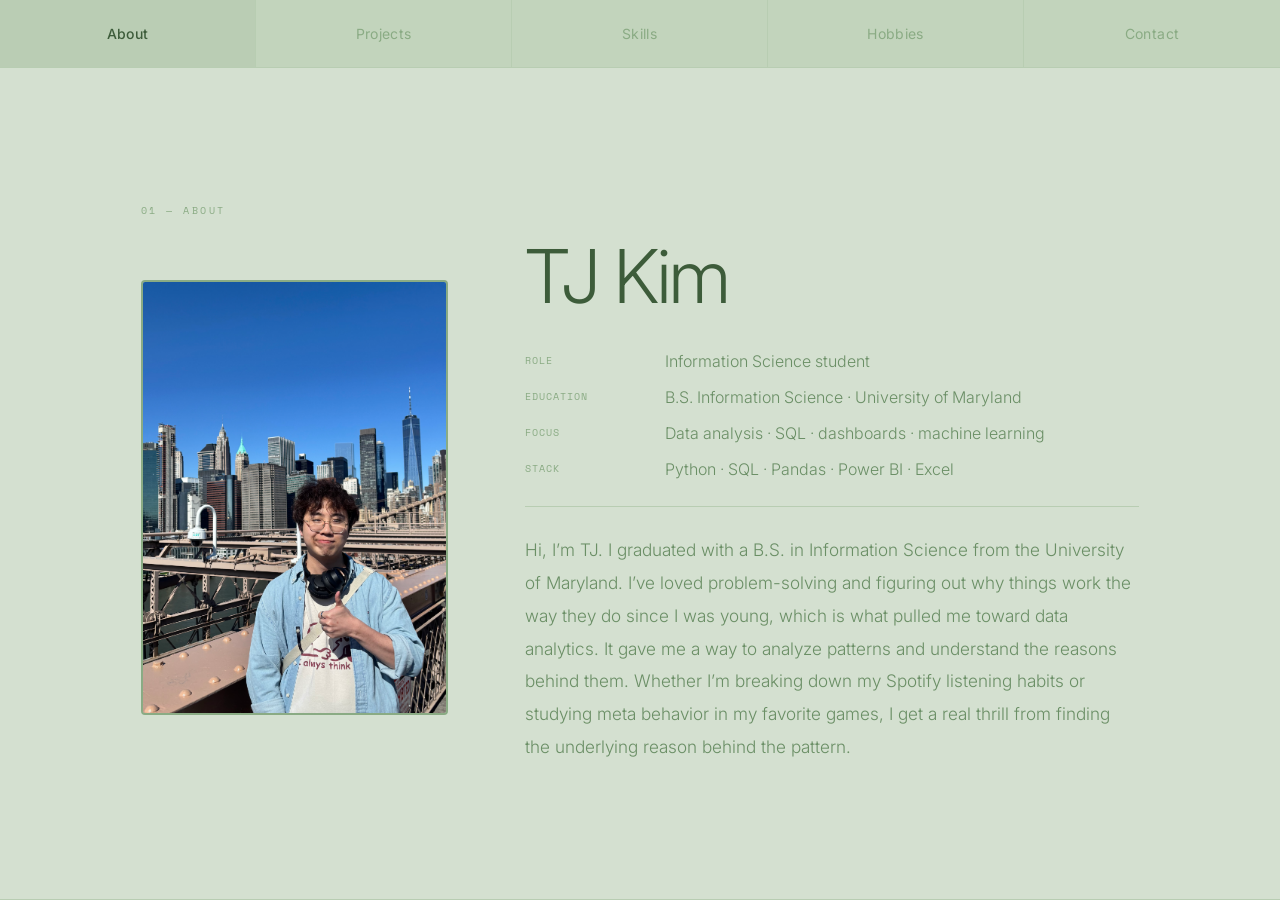
==== commit b1fe0626: "Increase site font sizes" ====
--- a/index.html
+++ b/index.html
@@ -17,7 +17,7 @@
 
 /* NAV */
 #nav{position:fixed;top:0;left:0;right:0;height:var(--navH);background:var(--bg2);border-bottom:1px solid var(--surface);display:grid;grid-template-columns:repeat(5,minmax(0,1fr));align-items:center;z-index:300}
-.nav-btn{flex:1;min-width:0;background:transparent;border:none;border-right:1px solid var(--surface);font-family:'Inter',sans-serif;font-size:clamp(13px,1vw,15px);color:var(--muted);padding:0 clamp(14px,2vw,24px);height:100%;cursor:pointer;transition:all .15s;letter-spacing:.35px}
+.nav-btn{flex:1;min-width:0;background:transparent;border:none;border-right:1px solid var(--surface);font-family:'Inter',sans-serif;font-size:clamp(14px,1vw,16px);color:var(--muted);padding:0 clamp(14px,2vw,24px);height:100%;cursor:pointer;transition:all .15s;letter-spacing:.35px}
 .nav-btn:last-child{border-right:none}
 .nav-btn:hover{background:var(--surface);color:var(--text)}
 .nav-btn.active{color:var(--dark);font-weight:500;background:rgba(61,92,58,.06)}
@@ -38,51 +38,52 @@
 
 /* ABOUT */
 .section-inner{max-width:760px;width:100%;padding:60px 40px}
-.eyebrow{font-family:'Space Mono',monospace;font-size:9px;letter-spacing:2.5px;text-transform:uppercase;color:var(--muted);margin-bottom:14px}
-.section-title{font-size:36px;font-weight:300;color:var(--dark);letter-spacing:-1px;margin-bottom:28px}
+.eyebrow{font-family:'Space Mono',monospace;font-size:10px;letter-spacing:2.5px;text-transform:uppercase;color:var(--muted);margin-bottom:14px}
+.section-title{font-size:37px;font-weight:300;color:var(--dark);letter-spacing:-1px;margin-bottom:28px}
 .divider{height:1px;background:var(--surface);margin:24px 0}
-.body-text{font-size:14px;font-weight:300;color:var(--mid);line-height:1.9}
+.body-text{font-size:15px;font-weight:300;color:var(--mid);line-height:1.9}
 .field{margin-bottom:14px;display:flex;gap:16px}
-.field-label{font-family:'Space Mono',monospace;font-size:9px;letter-spacing:1px;text-transform:uppercase;color:var(--muted);min-width:80px;padding-top:2px}
-.field-val{font-size:13px;color:var(--mid);font-weight:300}
+.field-label{font-family:'Space Mono',monospace;font-size:10px;letter-spacing:1px;text-transform:uppercase;color:var(--muted);min-width:80px;padding-top:2px}
+.field-val{font-size:14px;color:var(--mid);font-weight:300}
 .about-layout{display:flex;gap:40px;align-items:flex-start}
-.photo-box{width:160px;min-width:160px;height:160px;background:var(--surface);border:2px dashed var(--muted);border-radius:4px;display:flex;align-items:center;justify-content:center;flex-direction:column;gap:6px;color:var(--muted);font-family:'Space Mono',monospace;font-size:8px;letter-spacing:1px;text-align:center;cursor:pointer;transition:border-color .2s}
+.photo-box{width:160px;min-width:160px;height:160px;background:var(--surface);border:2px dashed var(--muted);border-radius:4px;display:flex;align-items:center;justify-content:center;flex-direction:column;gap:6px;color:var(--muted);font-family:'Space Mono',monospace;font-size:9px;letter-spacing:1px;text-align:center;cursor:pointer;transition:border-color .2s}
 .photo-box:hover{border-color:var(--dark)}
 .photo-box img{width:100%;height:100%;object-fit:cover;border-radius:2px;display:none}
 
 /* PROJECTS */
 #projects .section-inner{max-width:100%;padding:60px 5vw}
 .proj-header{display:flex;align-items:baseline;justify-content:space-between;margin-bottom:32px}
+.proj-subtitle{font-family:'Space Mono',monospace;font-size:11px;letter-spacing:1px;text-transform:uppercase;color:var(--muted);margin-top:8px}
 .proj-nav-btns{display:flex;align-items:center;gap:10px}
-.proj-arr{width:36px;height:36px;background:var(--bg);border:1px solid var(--surface);border-radius:3px;cursor:pointer;font-size:18px;color:var(--mid);display:flex;align-items:center;justify-content:center;transition:all .15s}
+.proj-arr{width:36px;height:36px;background:var(--bg);border:1px solid var(--surface);border-radius:3px;cursor:pointer;font-size:19px;color:var(--mid);display:flex;align-items:center;justify-content:center;transition:all .15s}
 .proj-arr:hover{background:var(--surface);color:var(--dark)}
 #proj-grid{display:grid;grid-template-columns:1fr 1fr;gap:20px}
 .proj-card{background:var(--bg2);border:1px solid var(--surface);padding:28px;border-radius:3px;display:flex;flex-direction:column;gap:12px;min-height:200px;transition:border-color .2s}
 .proj-card:hover{border-color:var(--muted)}
-.proj-card-name{font-size:17px;font-weight:500;color:var(--dark)}
-.proj-card-desc{font-size:13px;font-weight:300;color:var(--mid);line-height:1.75;flex:1}
+.proj-card-name{font-size:18px;font-weight:500;color:var(--dark)}
+.proj-card-desc{font-size:14px;font-weight:300;color:var(--mid);line-height:1.75;flex:1}
 .proj-card-footer{display:flex;justify-content:space-between;align-items:flex-end;gap:12px}
 .proj-card-tags{display:flex;gap:5px;flex-wrap:wrap}
-.tag{font-family:'Space Mono',monospace;font-size:8px;padding:2px 7px;border:1px solid var(--muted);color:var(--muted);border-radius:2px}
-.proj-link{font-family:'Space Mono',monospace;font-size:9px;letter-spacing:.5px;color:var(--mid);text-decoration:none;padding:4px 10px;border:1px solid var(--surface);border-radius:2px;white-space:nowrap;transition:all .15s}
+.tag{font-family:'Space Mono',monospace;font-size:9px;padding:2px 7px;border:1px solid var(--muted);color:var(--muted);border-radius:2px}
+.proj-link{font-family:'Space Mono',monospace;font-size:10px;letter-spacing:.5px;color:var(--mid);text-decoration:none;padding:4px 10px;border:1px solid var(--surface);border-radius:2px;white-space:nowrap;transition:all .15s}
 .proj-link:hover{border-color:var(--dark);color:var(--dark)}
 
 /* SKILLS */
 .skill-list{display:grid;grid-template-columns:1fr 1fr;gap:16px}
 .skill-group{border:1px solid var(--surface);background:rgba(255,255,255,.08);padding:18px;border-radius:3px}
-.skill-heading{font-family:'Space Mono',monospace;font-size:9px;letter-spacing:1.2px;text-transform:uppercase;color:var(--muted);margin-bottom:10px}
-.skill-items{font-size:13px;font-weight:300;color:var(--mid);line-height:1.9}
+.skill-heading{font-family:'Space Mono',monospace;font-size:10px;letter-spacing:1.2px;text-transform:uppercase;color:var(--muted);margin-bottom:10px}
+.skill-items{font-size:14px;font-weight:300;color:var(--mid);line-height:1.9}
 
 /* HOBBIES */
 .hobby-list{display:grid;grid-template-columns:repeat(2,minmax(0,1fr));gap:clamp(14px,2vw,24px)}
 .hobby-item{border:1px solid var(--surface);background:rgba(255,255,255,.08);padding:clamp(18px,2vw,30px);border-radius:3px}
-.hobby-name{font-size:clamp(16px,1.45vw,24px);font-weight:500;color:var(--dark);margin-bottom:clamp(8px,1vh,12px)}
-.hobby-desc{font-size:clamp(13px,1.1vw,17px);font-weight:300;color:var(--mid);line-height:1.75}
+.hobby-name{font-size:clamp(17px,1.45vw,25px);font-weight:500;color:var(--dark);margin-bottom:clamp(8px,1vh,12px)}
+.hobby-desc{font-size:clamp(14px,1.1vw,18px);font-weight:300;color:var(--mid);line-height:1.75}
 
 /* CONTACT */
-.clink{display:flex;gap:16px;padding:12px 0;border-bottom:1px solid var(--surface);font-size:13px;font-weight:300}
+.clink{display:flex;gap:16px;padding:12px 0;border-bottom:1px solid var(--surface);font-size:14px;font-weight:300}
 .clink:last-child{border-bottom:none}
-.clink-type{font-family:'Space Mono',monospace;font-size:9px;letter-spacing:1px;text-transform:uppercase;color:var(--muted);min-width:60px;padding-top:2px}
+.clink-type{font-family:'Space Mono',monospace;font-size:10px;letter-spacing:1px;text-transform:uppercase;color:var(--muted);min-width:60px;padding-top:2px}
 .clink-val{color:var(--mid)}
 .clink-val a{color:var(--mid);text-decoration:none;display:inline-flex;align-items:center;gap:8px;transition:color .15s}
 .clink-val a:hover{color:var(--dark)}
@@ -99,44 +100,45 @@
   --photo-h:clamp(250px,34vw,560px);
 }
 .section-inner{max-width:min(1180px,92vw);padding:var(--content-pad-y) var(--content-pad-x)}
-.eyebrow{font-size:clamp(8px,.75vw,10px);margin-bottom:clamp(10px,1.5vh,16px)}
-.section-title{font-size:clamp(34px,5.8vw,82px);letter-spacing:clamp(-2px,-.15vw,-1px);margin-bottom:clamp(22px,3.4vh,44px)}
+.eyebrow{font-size:clamp(9px,.75vw,11px);margin-bottom:clamp(10px,1.5vh,16px)}
+.section-title{font-size:clamp(35px,5.8vw,83px);letter-spacing:clamp(-2px,-.15vw,-1px);margin-bottom:clamp(22px,3.4vh,44px)}
 .divider{margin:clamp(18px,3vh,30px) 0}
-.body-text{font-size:clamp(14px,1.35vw,20px);line-height:1.9}
+.body-text{font-size:clamp(15px,1.35vw,21px);line-height:1.9}
 .field{margin-bottom:clamp(10px,1.8vh,16px);gap:var(--gap-md)}
-.field-label{font-size:clamp(8px,.75vw,11px);min-width:clamp(68px,10vw,112px)}
-.field-val{font-size:clamp(13px,1.25vw,18px)}
+.field-label{font-size:clamp(9px,.75vw,12px);min-width:clamp(68px,10vw,112px)}
+.field-val{font-size:clamp(14px,1.25vw,19px)}
 #about .section-inner{max-width:min(1360px,94vw)}
 .about-layout{gap:var(--gap-lg);align-items:center}
-.photo-box{width:var(--photo-w);min-width:var(--photo-w);height:var(--photo-h);font-size:clamp(7px,.75vw,9px);border-style:solid;cursor:default}
+.photo-box{width:var(--photo-w);min-width:var(--photo-w);height:var(--photo-h);font-size:clamp(8px,.75vw,10px);border-style:solid;cursor:default}
 .photo-box img{object-position:center 58%}
 #projects .section-inner{max-width:min(1500px,94vw);padding:var(--content-pad-y) var(--content-pad-x)}
 .proj-header{margin-bottom:clamp(22px,4vh,40px);gap:var(--gap-md)}
+.proj-subtitle{font-size:clamp(10px,.85vw,12px);margin-top:clamp(7px,1vh,10px)}
 .proj-nav-btns{gap:clamp(8px,1.2vw,14px)}
-.proj-arr{width:clamp(36px,3.5vw,52px);height:clamp(36px,3.5vw,52px);font-size:clamp(18px,1.8vw,26px)}
-#proj-counter{font-size:clamp(8px,.9vw,11px)!important}
+.proj-arr{width:clamp(36px,3.5vw,52px);height:clamp(36px,3.5vw,52px);font-size:clamp(19px,1.8vw,27px)}
+#proj-counter{font-size:clamp(9px,.9vw,12px)!important}
 #proj-grid{gap:clamp(18px,2.4vw,38px)}
 .proj-card{padding:clamp(22px,2.8vw,44px);gap:clamp(12px,1.5vw,20px);min-height:clamp(190px,26vh,300px)}
-.proj-card-name{font-size:clamp(17px,1.6vw,25px)}
-.proj-card-desc{font-size:clamp(13px,1.15vw,18px);line-height:1.75}
+.proj-card-name{font-size:clamp(18px,1.6vw,26px)}
+.proj-card-desc{font-size:clamp(14px,1.15vw,19px);line-height:1.75}
 .proj-card-footer{gap:clamp(10px,1.4vw,16px)}
 .proj-card-tags{gap:clamp(4px,.7vw,8px)}
-.tag{font-size:clamp(7px,.7vw,9px);padding:clamp(2px,.35vw,4px) clamp(6px,.8vw,9px)}
-.proj-link{font-size:clamp(8px,.8vw,10px);padding:clamp(4px,.45vw,6px) clamp(8px,.9vw,12px)}
+.tag{font-size:clamp(8px,.7vw,10px);padding:clamp(2px,.35vw,4px) clamp(6px,.8vw,9px)}
+.proj-link{font-size:clamp(9px,.8vw,11px);padding:clamp(4px,.45vw,6px) clamp(8px,.9vw,12px)}
 .skill-list{gap:clamp(12px,2vw,20px)}
 .skill-group{padding:clamp(18px,2vw,30px)}
-.skill-heading{font-size:clamp(8px,.75vw,10px)}
-.skill-items{font-size:clamp(13px,1.15vw,18px)}
-#skills .language-note{font-size:20px!important}
-.clink{gap:var(--gap-md);padding:clamp(10px,1.6vh,15px) 0;font-size:clamp(12px,1.15vw,15px)}
-.clink-type{font-size:clamp(8px,.75vw,10px);min-width:clamp(54px,8vw,72px)}
+.skill-heading{font-size:clamp(9px,.75vw,11px)}
+.skill-items{font-size:clamp(14px,1.15vw,19px)}
+#skills .language-note{font-size:21px!important}
+.clink{gap:var(--gap-md);padding:clamp(10px,1.6vh,15px) 0;font-size:clamp(13px,1.15vw,16px)}
+.clink-type{font-size:clamp(9px,.75vw,11px);min-width:clamp(54px,8vw,72px)}
 
 @media (max-width:700px){
   :root{--navH:60px}
   .section-inner{max-width:100vw;padding:clamp(28px,6vh,48px) 18px}
   #nav{display:flex;overflow-x:auto;overflow-y:hidden;scrollbar-width:none}
   #nav::-webkit-scrollbar{display:none}
-  .nav-btn{flex:0 0 20%;font-size:clamp(9px,2.8vw,11px);padding:0 2px;letter-spacing:0}
+  .nav-btn{flex:0 0 20%;font-size:clamp(10px,2.8vw,12px);padding:0 2px;letter-spacing:0}
   .about-layout{flex-direction:column;align-items:flex-start}
   .photo-box{width:100%;max-width:300px;min-width:0;height:min(410px,64vh)}
   .field{flex-direction:column;gap:4px;margin-bottom:13px}
@@ -206,10 +208,11 @@
           <div>
             <div class="eyebrow">02 — Projects</div>
             <div class="section-title" style="margin-bottom:0">Projects</div>
+            <div class="proj-subtitle">Click to learn more</div>
           </div>
           <div class="proj-nav-btns">
             <button class="proj-arr" onclick="projPage(-1)">&#8249;</button>
-            <span id="proj-counter" style="font-family:'Space Mono',monospace;font-size:9px;color:var(--muted);letter-spacing:1px">1 / 2</span>
+            <span id="proj-counter" style="font-family:'Space Mono',monospace;font-size:10px;color:var(--muted);letter-spacing:1px">1 / 2</span>
             <button class="proj-arr" onclick="projPage(1)">&#8250;</button>
           </div>
         </div>
